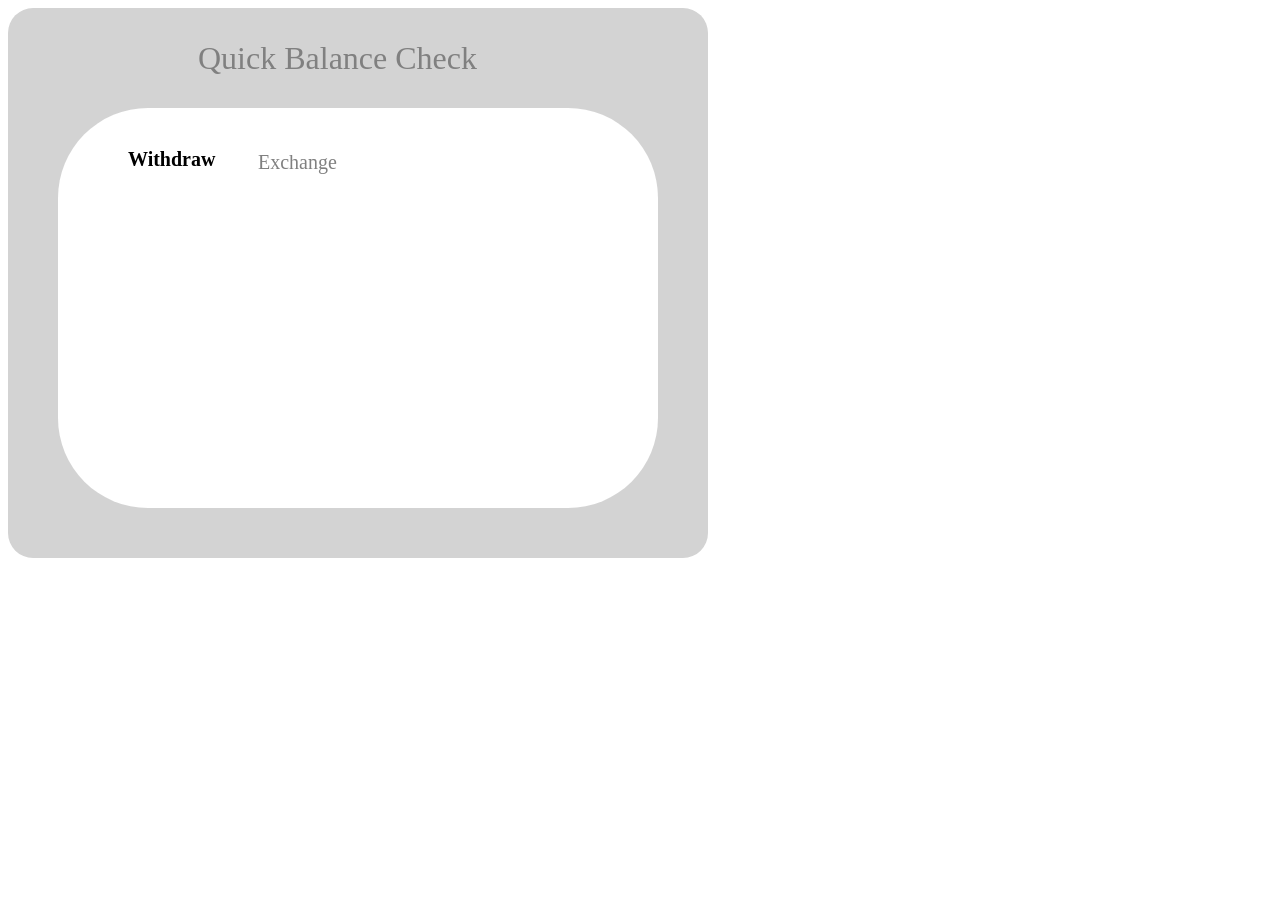
==== section.html @ 2d51ba7c "changes in section 3" ====
<!DOCTYPE html>
<html lang="en">
<head>
    <meta charset="UTF-8">
    <meta name="viewport" content="width=device-width, initial-scale=1.0">
    <title>Document</title>
    <link rel="stylesheet" href="section.css">
</head>
<body>
   <div class="third-sec">
  <p>Quick Balance Check</p>
  <div class="inner-sec">
    <h2>Withdraw</h2>
    <h5>Exchange</h5>
    <div class="currency">
        <!-- <h6>EUR</h6> -->
    </div>

  </div>
</div>

</body>
</html>
---- section.css ----
.third-sec {
    position: relative;
    height: 550px;
    width: 700px;
    background-color: lightgray;
    border-radius: 25px;
}

.third-sec p {
    position: absolute;
    top: 0px;
    left: 190px;
    font-size: 2rem;
    color: grey;
}


.inner-sec {
    position: absolute; 
    top: 100px;
    left: 50px;
    height: 400px;
    width: 500px;
    background-color: white;
    border-radius: 90px;
}



.inner-sec {
    height: 400px;
    width: 600px;
    background-color: white;

    
}

.inner-sec h2 {
    margin-left: 70px;
    margin-top: 40px;
    font-size: 1.25rem;
}

.inner-sec h5 {
    margin-left: 200px;
    margin-top: -37px;
    font-size: 1.25rem;
    color: grey;
    font-weight: 100;
}

/* h5:hover {
    color:;
} */

.currency {
    height:200px;
    width: 300px;
    border-radius: 40px;
    border-color: grey;
    
    
}

.currency h6{
    height:200px;
    width: 300px;
    border-radius: 40px;
    border-color: grey;
    margin-left: 100px;
    
    
}
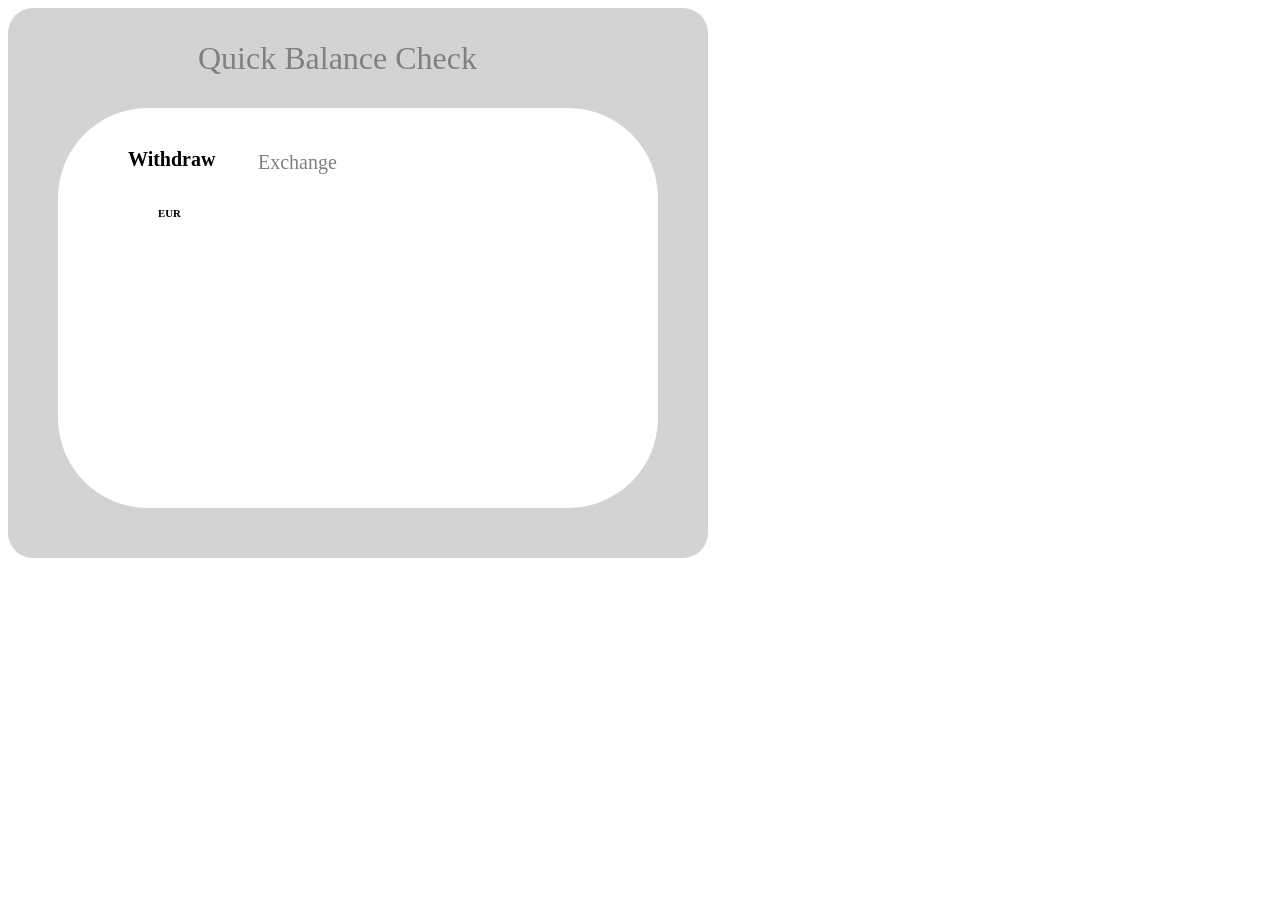
==== commit 6733b6d6: "changes in section 3" ====
--- a/section.html
+++ b/section.html
@@ -14,7 +14,7 @@
     <h2>Withdraw</h2>
     <h5>Exchange</h5>
     <div class="currency">
-        <!-- <h6>EUR</h6> -->
+        <h6>EUR</h6> 
     </div>
 
   </div>
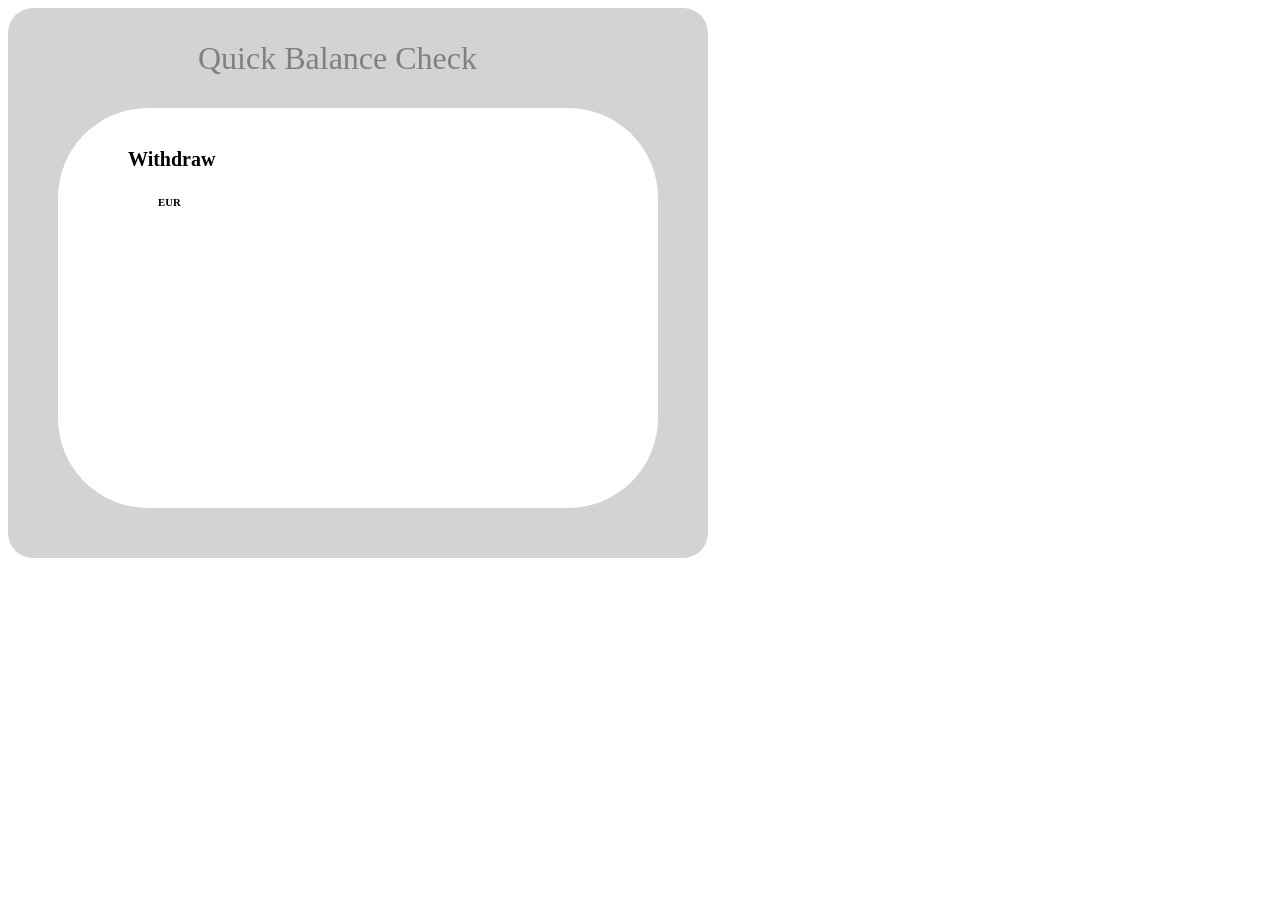
==== commit b29a75ad: "changes in section 3" ====
--- a/section.html
+++ b/section.html
@@ -12,7 +12,7 @@
   <p>Quick Balance Check</p>
   <div class="inner-sec">
     <h2>Withdraw</h2>
-    <h5>Exchange</h5>
+    <!-- <h5>Exchange</h5> -->
     <div class="currency">
         <h6>EUR</h6> 
     </div>
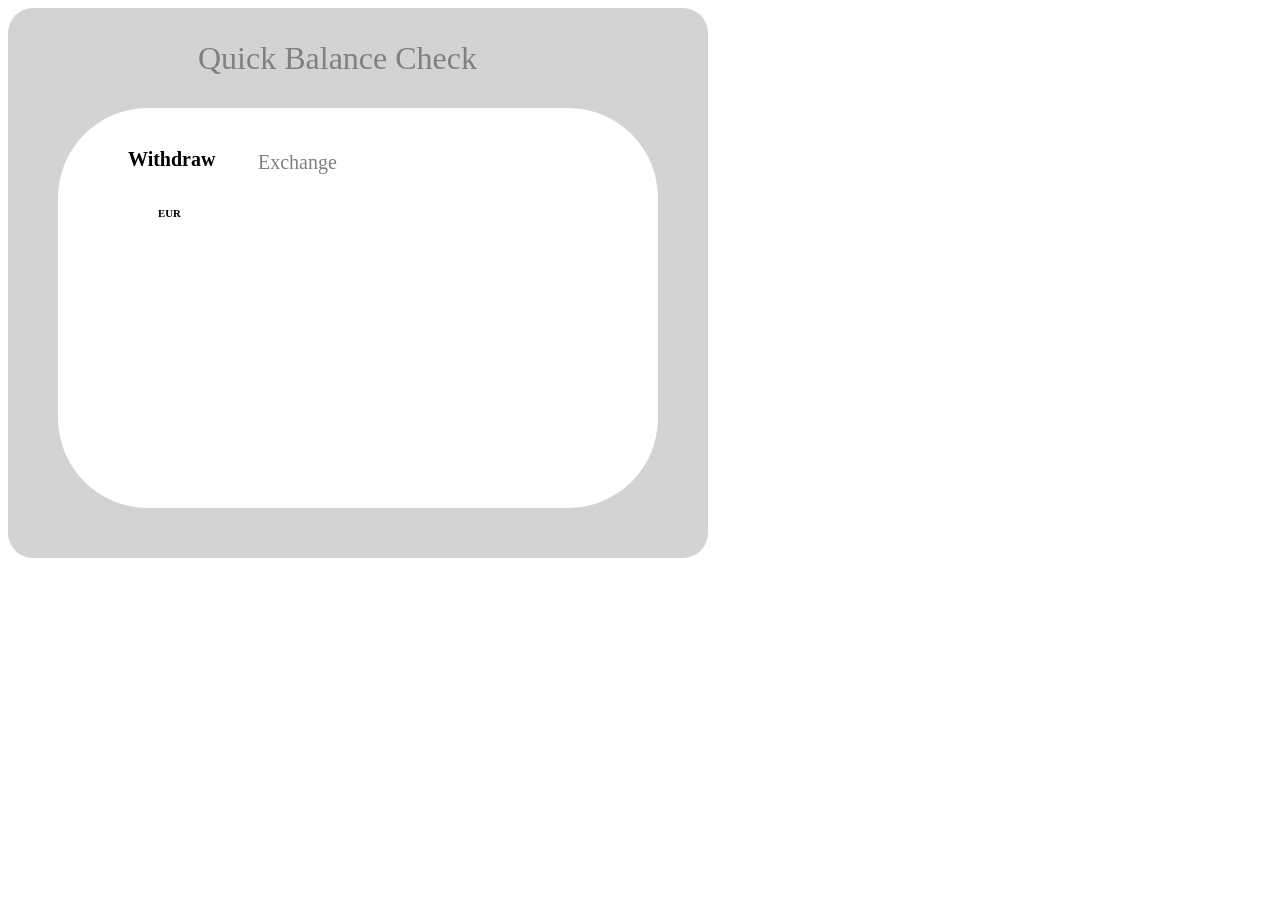
==== commit ef247d49: "changes in section 3" ====
--- a/section.html
+++ b/section.html
@@ -12,7 +12,7 @@
   <p>Quick Balance Check</p>
   <div class="inner-sec">
     <h2>Withdraw</h2>
-    <!-- <h5>Exchange</h5> -->
+     <h5>Exchange</h5> 
     <div class="currency">
         <h6>EUR</h6> 
     </div>
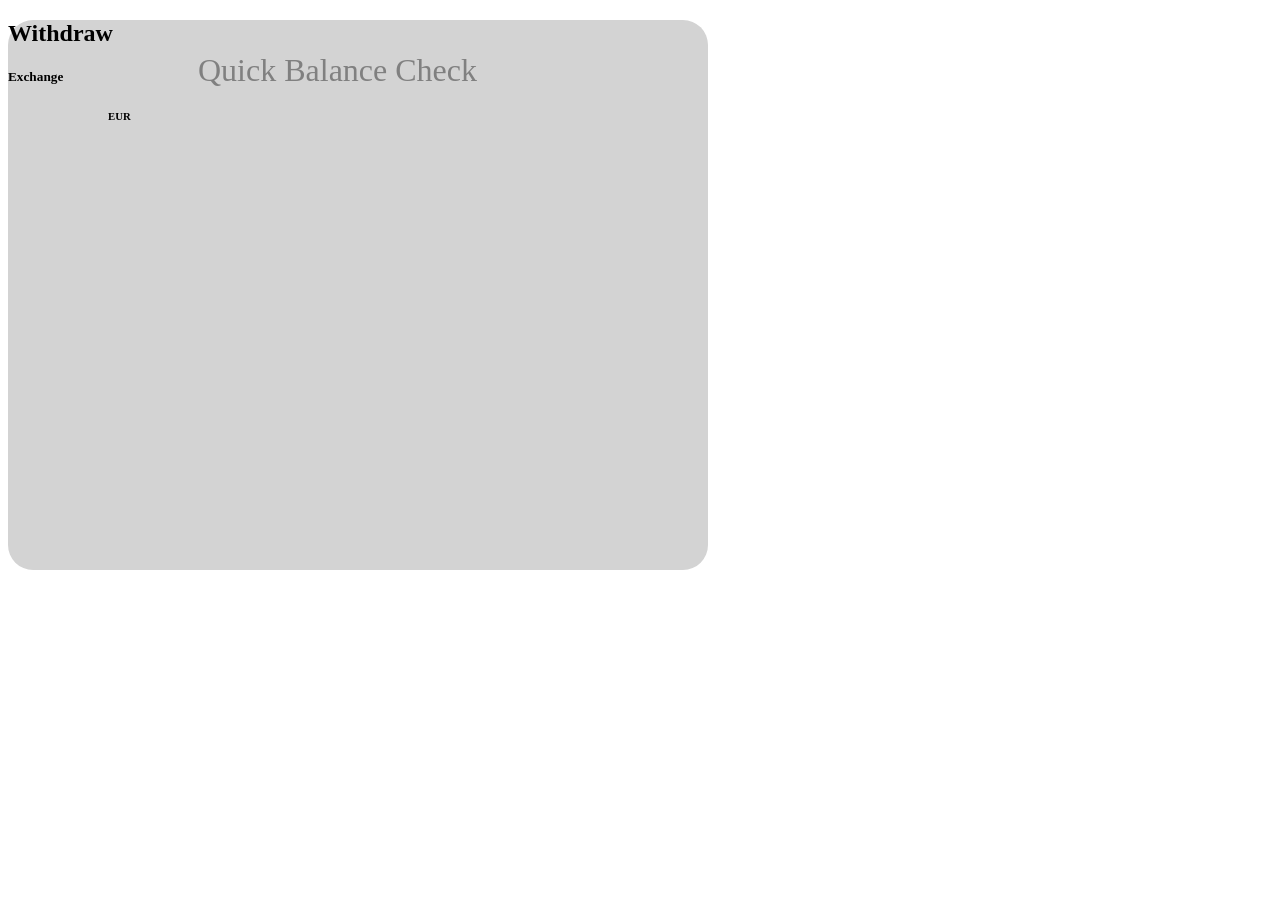
==== commit 12ec9fc5: "changes in section 3" ====
--- a/section.html
+++ b/section.html
@@ -10,13 +10,12 @@
 <body>
    <div class="third-sec">
   <p>Quick Balance Check</p>
-  <div class="inner-sec">
+  <!-- <div class="inner-sec"> -->
     <h2>Withdraw</h2>
      <h5>Exchange</h5> 
     <div class="currency">
         <h6>EUR</h6> 
     </div>
-
   </div>
 </div>
 
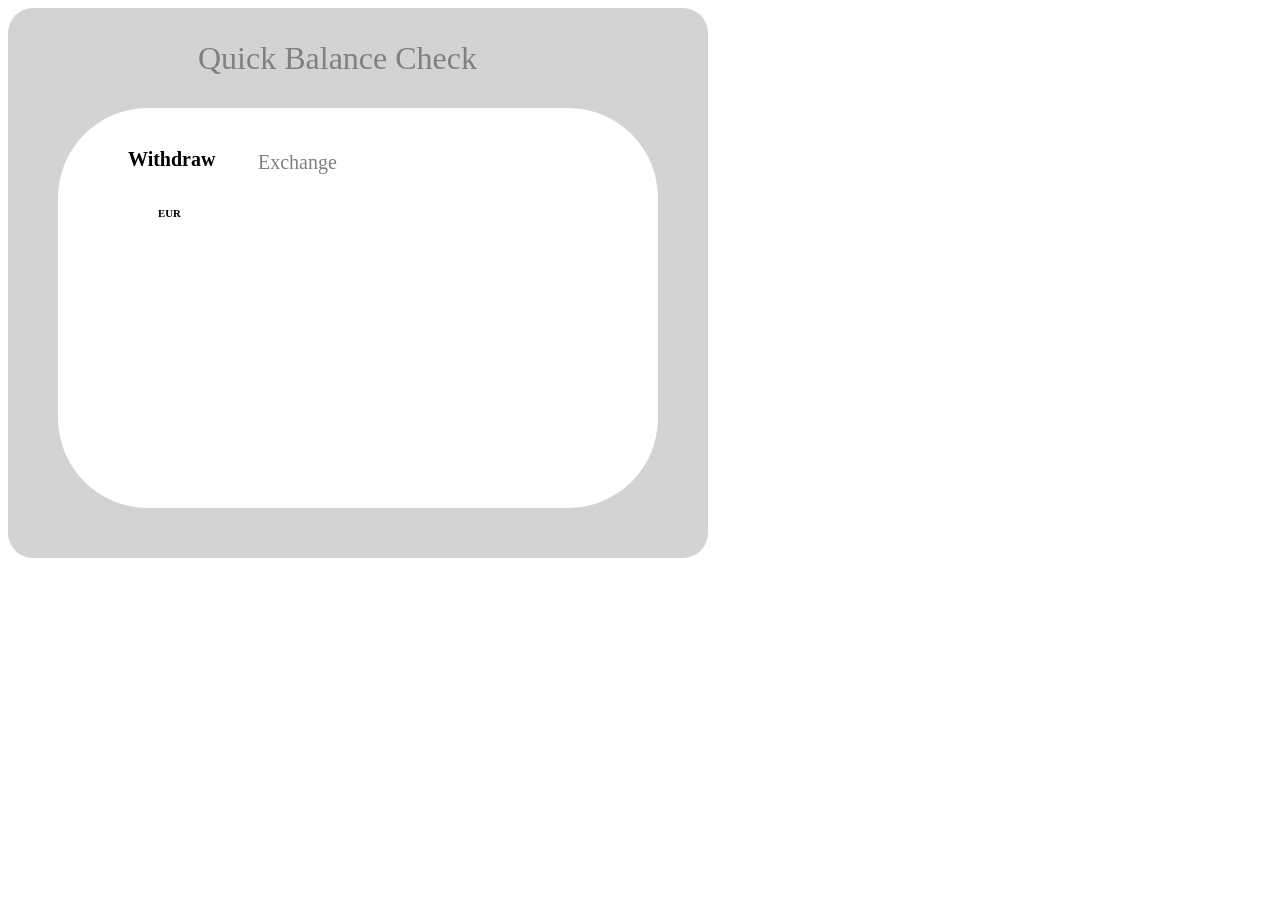
==== commit 95d792f4: "changes in section 3" ====
--- a/section.html
+++ b/section.html
@@ -10,7 +10,7 @@
 <body>
    <div class="third-sec">
   <p>Quick Balance Check</p>
-  <!-- <div class="inner-sec"> -->
+  <div class="inner-sec"> 
     <h2>Withdraw</h2>
      <h5>Exchange</h5> 
     <div class="currency">
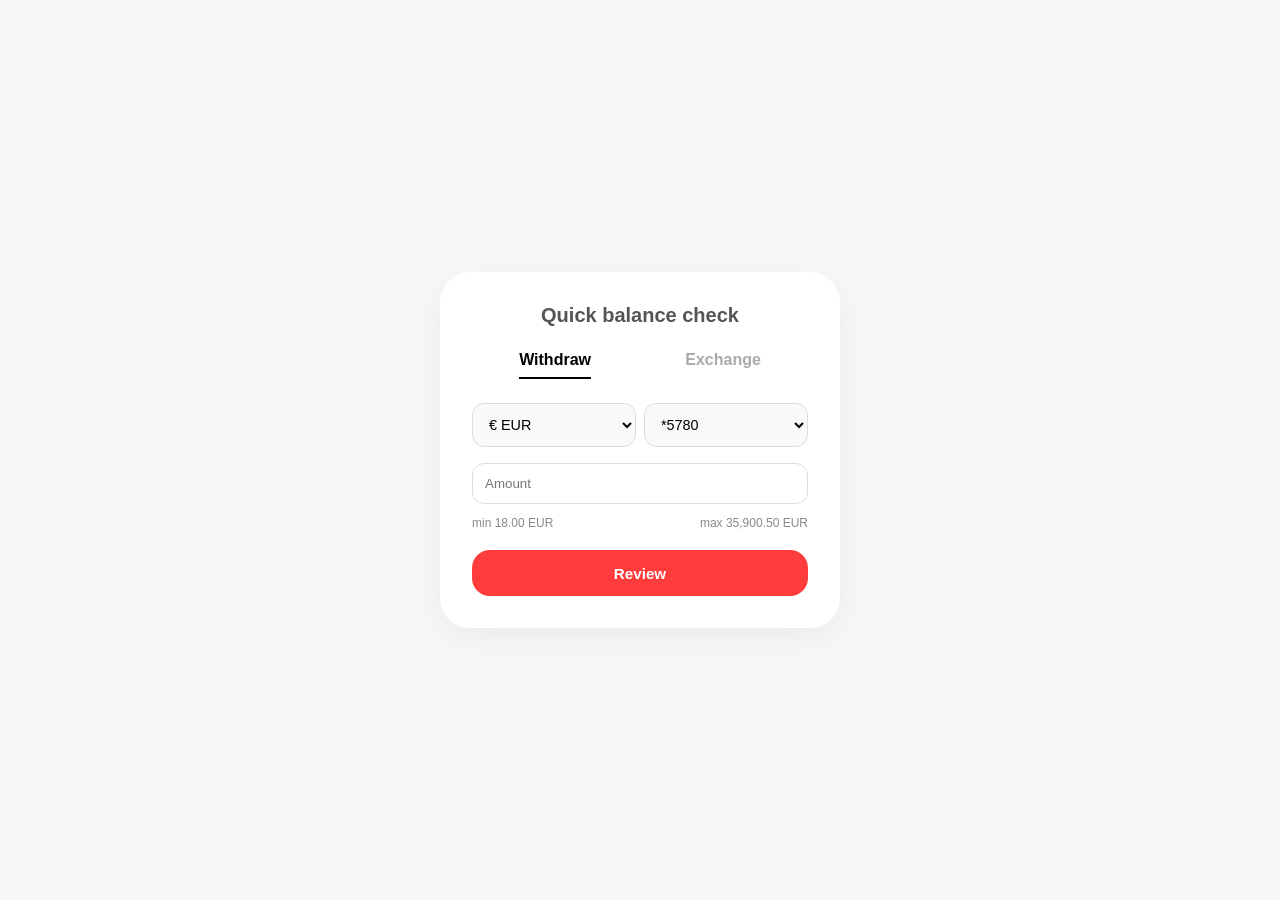
==== commit a03f6bc5: "update section 3" ====
--- a/section.html
+++ b/section.html
@@ -8,7 +8,7 @@
     <link rel="stylesheet" href="section.css">
 </head>
 <body>
-   <div class="third-sec">
+   <!-- <div class="third-sec">
   <p>Quick Balance Check</p>
   <div class="inner-sec"> 
     <h2>Withdraw</h2>
@@ -17,7 +17,39 @@
         <h6>EUR</h6> 
     </div>
   </div>
-</div>
+</div> -->
+<div class="container">
+    <h2>Quick balance check</h2>
+    
+    <div class="tabs">
+      <div class="tab active">Withdraw</div>
+      <div class="tab">Exchange</div>
+    </div>
+    
+    <div class="form-group">
+      <select class="select-box">
+        <option>€ EUR</option>
+        <option>$ USD</option>
+        <option>£ GBP</option>
+      </select>
+      
+      <select class="select-box">
+        <option>*5780</option>
+        <option>*1234</option>
+        <option>*9876</option>
+      </select>
+    </div>
+
+    <input class="amount-box" type="number" placeholder="Amount" />
+
+    <div class="limits">
+      <span>min 18.00 EUR</span>
+      <span>max 35,900.50 EUR</span>
+    </div>
+
+    <button class="btn">Review</button>
+  </div>
+
 
 </body>
 </html>
--- a/section.css
+++ b/section.css
@@ -70,4 +70,96 @@
     margin-left: 100px;
     
     
-}+}
+
+* {
+  margin: 0;
+  padding: 0;
+  box-sizing: border-box;
+  font-family: 'Inter', sans-serif;
+}
+
+body {
+  background: #f7f7f7;
+  display: flex;
+  justify-content: center;
+  align-items: center;
+  height: 100vh;
+}
+
+.container {
+  background: #fff;
+  padding: 2rem;
+  border-radius: 30px;
+  box-shadow: 0 10px 30px rgba(0, 0, 0, 0.05);
+  width: 400px;
+}
+
+h2 {
+  text-align: center;
+  margin-bottom: 1.5rem;
+  color: #555;
+  font-size: 1.25rem;
+}
+
+.tabs {
+  display: flex;
+  justify-content: space-around;
+  margin-bottom: 1.5rem;
+}
+
+.tab {
+  font-weight: 600;
+  color: #aaa;
+  cursor: pointer;
+  padding-bottom: 0.5rem;
+}
+
+.tab.active {
+  color: #000;
+  border-bottom: 2px solid #000;
+}
+
+.form-group {
+  display: flex;
+  gap: 0.5rem;
+  margin-bottom: 1rem;
+}
+
+.select-box,
+.input-box {
+  flex: 1;
+  padding: 0.75rem;
+  border: 1px solid #ddd;
+  border-radius: 12px;
+  font-size: 0.9rem;
+  background: #f9f9f9;
+}
+
+.amount-box {
+  width: 100%;
+  padding: 0.75rem;
+  border-radius: 12px;
+  border: 1px solid #ddd;
+  margin-bottom: 0.75rem;
+}
+
+.limits {
+  display: flex;
+  justify-content: space-between;
+  font-size: 0.75rem;
+  color: #888;
+  margin-bottom: 1.25rem;
+}
+
+.btn {
+  width: 100%;
+  padding: 0.9rem;
+  background: #ff3c3c;
+  color: white;
+  font-weight: bold;
+  border: none;
+  border-radius: 18px;
+  cursor: pointer;
+  font-size: 0.95rem;
+}
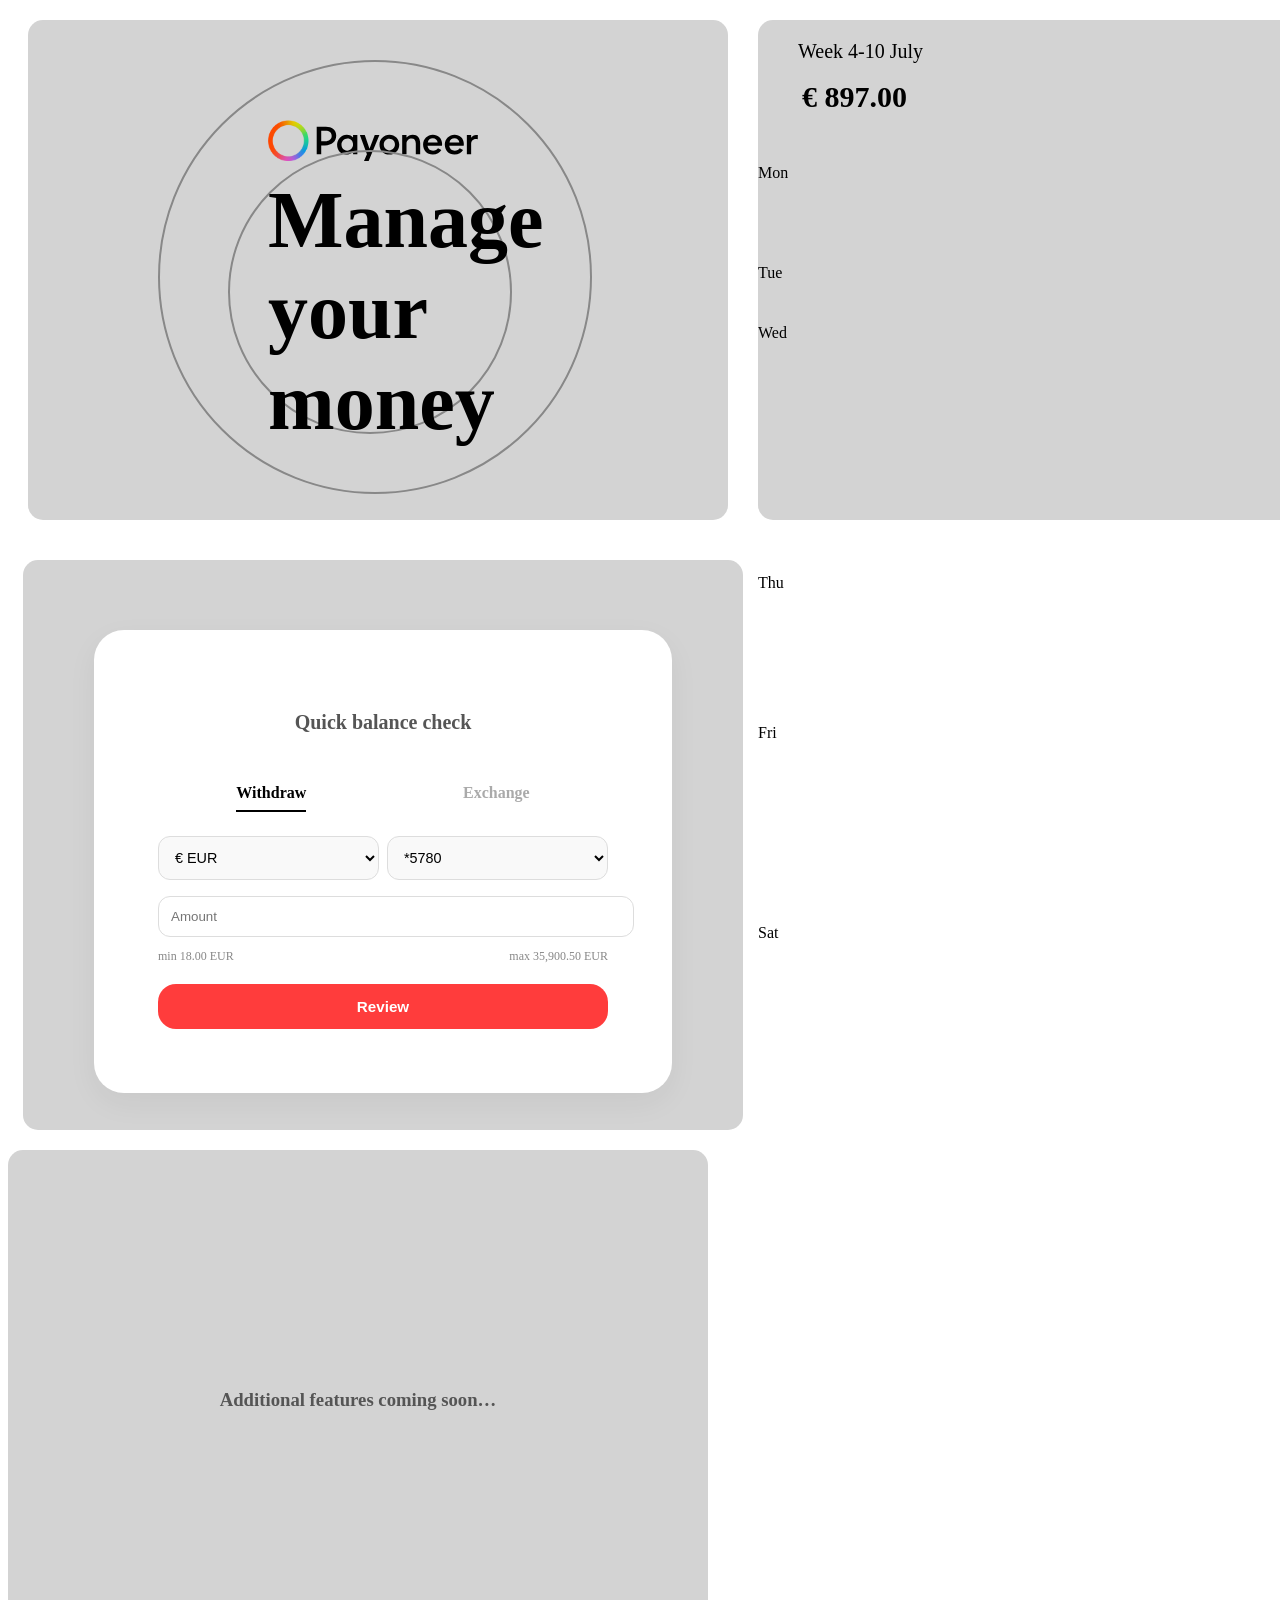
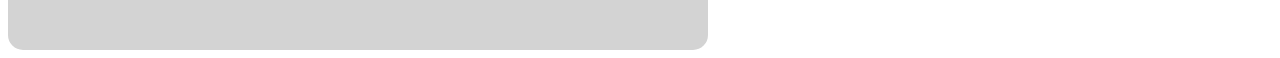
==== commit 7519ca24: "update section.html" ====
--- a/section.html
+++ b/section.html
@@ -1,55 +1,76 @@
-
 <!DOCTYPE html>
 <html lang="en">
 <head>
-    <meta charset="UTF-8">
-    <meta name="viewport" content="width=device-width, initial-scale=1.0">
-    <title>Document</title>
-    <link rel="stylesheet" href="section.css">
+  <meta charset="UTF-8">
+  <meta name="viewport" content="width=device-width, initial-scale=1.0">
+  <title>Payoneer Dashboard</title>
+  <link rel="stylesheet" href="style.css">
 </head>
 <body>
-   <!-- <div class="third-sec">
-  <p>Quick Balance Check</p>
-  <div class="inner-sec"> 
-    <h2>Withdraw</h2>
-     <h5>Exchange</h5> 
-    <div class="currency">
-        <h6>EUR</h6> 
+
+  
+  <div class="first-sec">
+    <div class="logo">
+      <img src="payoneer-dark-logo.svg" alt="Payoneer Logo">
+      <p>Manage your money</p>
     </div>
   </div>
-</div> -->
-<div class="container">
-    <h2>Quick balance check</h2>
-    
-    <div class="tabs">
-      <div class="tab active">Withdraw</div>
-      <div class="tab">Exchange</div>
+
+  
+  <div class="second-sec">
+    <h4>Week 4-10 July</h4>
+    <p>€ 897.00</p>
+
+    <div class="graph">
+      <div class="bar" style="height: 100px;">Mon</div>
+      <div class="bar" style="height: 60px;">Tue</div>
+      <div class="bar" style="height: 250px;">Wed</div>
+      <div class="bar" style="height: 150px;">Thu</div>
+      <div class="bar" style="height: 200px;">Fri</div>
+      <div class="bar" style="height: 90px;">Sat</div>
     </div>
-    
-    <div class="form-group">
-      <select class="select-box">
-        <option>€ EUR</option>
-        <option>$ USD</option>
-        <option>£ GBP</option>
-      </select>
-      
-      <select class="select-box">
-        <option>*5780</option>
-        <option>*1234</option>
-        <option>*9876</option>
-      </select>
-    </div>
-
-    <input class="amount-box" type="number" placeholder="Amount" />
-
-    <div class="limits">
-      <span>min 18.00 EUR</span>
-      <span>max 35,900.50 EUR</span>
-    </div>
-
-    <button class="btn">Review</button>
   </div>
 
+  
+  <div class="third-sec">
+    <div class="container">
+      <h2>Quick balance check</h2>
+
+      <div class="tabs">
+        <div class="tab active">Withdraw</div>
+        <div class="tab">Exchange</div>
+      </div>
+
+      <div class="form-group">
+        <select class="select-box">
+          <option>€ EUR</option>
+          <option>$ USD</option>
+          <option>£ GBP</option>
+        </select>
+        <select class="select-box">
+          <option>*5780</option>
+          <option>*1234</option>
+          <option>*9876</option>
+        </select>
+      </div>
+
+      <input class="amount-box" type="number" placeholder="Amount" />
+
+      <div class="limits">
+        <span>min 18.00 EUR</span>
+        <span>max 35,900.50 EUR</span>
+      </div>
+
+      <button class="btn">Review</button>
+    </div>
+  </div>
+
+  
+  <div class="fourth-sec">
+    <h3 style="text-align:center; padding-top:220px; color:#555;">
+      Additional features coming soon…
+    </h3>
+  </div>
 
 </body>
-</html>+</html>
--- a/style.css
+++ b/style.css
@@ -0,0 +1,488 @@
+.first-sec {
+    height: 500px;
+    width: 700px;
+    background-color: lightgray;
+    border-radius: 15px;
+    margin-top: 20px;
+    margin-left: 20px;
+    position: relative;
+    overflow: hidden; 
+}
+
+.logo {
+    height: 400px;
+    width: 450px;
+}
+
+.logo img {
+    margin-top: 100px;
+    margin-left: 240px;
+}
+
+.logo p {
+    height: 200px;
+    font-size: 5rem;
+    margin-left: 240px;
+    font-weight: bold;
+    font-family: 'Times New Roman';
+    letter-spacing: 0;
+    position: relative; 
+    z-index: 1;
+    margin-top: 10px;
+}
+
+
+
+.logo::before {
+     content: ""; 
+    position: absolute;
+    width: 430px;
+    height: 430px;
+    border: 2px solid #888; 
+    border-radius: 50%;
+    top: 40px;
+    left: 130px;
+    background: transparent; 
+    z-index: 0;
+}
+
+.logo::after {
+    content: ""; 
+    position: absolute;
+    width: 280px;
+    height: 280px;
+    border: 2px solid #888; 
+    border-radius: 50%;
+    top: 130px;
+    left: 200px;
+    background: transparent; 
+    z-index: 0;
+}
+.second-sec {
+     height: 500px;
+    width: 700px;
+    background-color:lightgray;
+    border-radius: 15px;
+    margin-top: -700px;
+    margin-left: 750px;
+
+}
+/* 
+.second-sec {
+    margin-left: 20px;
+    margin-top: 20px;
+    padding: 20px;
+    font-weight: bolder;
+
+} */
+.second-sec h4 {
+    margin-left: 20px;
+    margin-top: 200px;
+    padding: 20px;
+    font-weight:300;
+    font-size:20px;
+
+}
+
+.second-sec p {
+    margin-left: 24px;
+    margin-top: -50px;
+    padding: 20px;
+    font-weight:bolder;
+    font-size: 30px;
+}
+
+ .graph {
+  height: 300px;
+  width: 400px;
+
+}
+
+.g1{
+    height:300px;
+    width:60px;
+    background-color:white;
+    z-index: 200;
+    margin-left: 60px;
+  
+}
+
+.g2 {
+     height:300px;
+    width:60px;
+    background-color: brown;
+    z-index: 200;
+    margin-left: 160px;
+    margin-top: -300px;
+
+
+}
+
+.g3 {
+     height:300px;
+    width:60px;
+    background-color: brown;
+    z-index: 200;
+    margin-left: 260px;
+    margin-top:-300px;
+      
+
+
+}
+
+.g4 {
+     height:300px;
+    width:60px;
+    background-color: brown;
+    z-index: 200;
+    margin-left: 360px;
+    margin-top: -300px;
+      
+
+
+}
+
+.g5 {
+     height:300px;
+    width:60px;
+    background-color: brown;
+    z-index: 200;
+    margin-left: 460px;
+    margin-top: -300px;
+      
+
+
+}
+
+.g6 {
+
+
+    height:300px;
+    width:60px;
+    background-color:brown;
+    z-index: 200;
+    margin-left: 560px;
+    margin-top: -300px;
+      
+
+
+} 
+
+.bar1 {
+     height:98px;
+    width:60px;
+    background-color:brown;
+    margin-right: 800px;
+    
+
+    
+    
+
+}
+
+
+.bar2 {
+
+    height:60px;
+    width:60px;
+    background-color:white;
+    margin-right: 800px;
+     
+
+    
+
+
+
+}
+
+
+.bar3 {
+    height:250px;
+    width:60px;
+    background-color:white;
+    margin-right: 800px;
+      
+
+
+}
+
+.bar4 {
+    height:150px;
+    width:60px;
+    background-color:white;
+    margin-right: 800px;
+    
+
+
+
+}
+
+
+.bar5 {
+     height:200px;
+    width:60px;
+    background-color:white;
+    margin-right: 800px;
+    
+
+
+}
+
+
+.bar6 {
+     height:90px;
+    width:60px;
+    background-color:white;
+    margin-right: 800px;
+      
+
+
+
+}
+
+
+
+/* 
+
+.graph {
+  display: flex;
+  align-items: flex-end;  
+  gap: 30px;
+  height: 400px;
+  width: 500px;
+  margin-bottom: -200px;
+}
+
+
+.graph > div {
+  display: flex;
+  flex-direction: column; 
+  width: 50px;
+  border-radius: 4px;
+  overflow: hidden;
+  margin-top:-200px;
+}
+
+
+.top {
+  background-color: #f4f4f4;
+}
+
+
+.bottom {
+  background-color: #A66E4A;
+}
+
+
+.g1 .top { height: 30px; }
+.g1 .bottom { height: 110px; }
+
+.g2 .top { height: 20px; }
+.g2 .bottom { height: 160px; }
+
+.g3 .top { height: 40px; }
+.g3 .bottom { height: 80px; }
+
+.g4 .top { height: 25px; }
+.g4 .bottom { height: 145px; }
+
+.g5 .top { height: 35px; }
+.g5 .bottom { height: 115px; }
+
+.g6 .top { height: 50px; }
+.g6 .bottom { height: 50px; } */
+
+/* .second-sec days {
+    margin-top: 200px;
+    margin-left: 200px;
+} */
+
+
+
+
+/* .third-sec p {
+    height:200px;
+    width: 300px;
+    text-align: center;
+    font-size:30px;
+    font-weight: bolder;
+    margin-left: 90px;
+    color:grey;
+    display: flex;
+    align-items: center;
+    justify-content: center;
+    
+    
+
+}
+ 
+.check {
+    
+    margin-bottom: 100px;
+
+ } 
+ 
+
+.grey-container {
+    height: 500px;
+    width: 700px;
+    background-color:lightgray;
+    border-radius: 15px;
+    margin-top: 800px;
+    margin-left: 550px;
+    
+
+
+} */
+
+
+.third-sec {
+    background:lightgray;
+    height: 530px;
+    width: 680px;
+    background-color:lightgray;
+    border-radius: 15px;
+    padding: 20px;
+    margin-top: 40px;
+    margin-left: 15px;
+    padding-top:20px;
+    
+}
+
+
+
+.transaction-amount {
+    font-weight: 500;
+    color: #333;
+}
+
+.user-info {
+    display: flex;
+    justify-content: space-between;
+    margin: 1rem 0 0.5rem;
+}
+
+.user-name {
+    font-weight: 600;
+    color: #333;
+}
+
+.transaction-time {
+    font-size: 0.75rem;
+    color: #999;
+    text-align: right;
+    margin-bottom: 0.5rem;
+}
+
+.container {
+    margin: 0 auto;
+  background: #fff;
+  padding: 4rem;
+  border-radius: 30px;
+  box-shadow: 0 10px 30px rgba(0, 0, 0, 0.05);
+  width: 450px;
+  margin-top: 20px;
+  align-items: center;
+  justify-content: center;
+  margin-top:50px;
+  
+}
+
+h2 {
+  text-align: center;
+  margin-bottom: 1.5rem;
+  color: #555;
+  font-size: 1.25rem;
+  
+}
+
+.tabs {
+  display: flex;
+  justify-content: space-around;
+  margin-bottom: 1.5rem;
+  margin-top: 50px;
+}
+
+.tab {
+  font-weight: 600;
+  color: #aaa;
+  cursor: pointer;
+  padding-bottom: 0.5rem;
+}
+
+.tab:active {
+    color: #000;
+  border-bottom: 2px solid #000;
+
+}
+/* 
+.tab.active:active {
+  color: #000;
+  border-bottom: 2px solid #000;
+} */
+
+.tab.active {
+  color: #000;
+  border-bottom: 2px solid #000;
+}
+
+
+.form-group {
+  display: flex;
+  gap: 0.5rem;
+  margin-bottom: 1rem;
+}
+
+.select-box,
+.input-box {
+  flex: 1;
+  padding: 0.75rem;
+  border: 1px solid #ddd;
+  border-radius: 12px;
+  font-size: 0.9rem;
+  background: #f9f9f9;
+}
+
+.amount-box {
+  width: 100%;
+  padding: 0.75rem;
+  border-radius: 12px;
+  border: 1px solid #ddd;
+  margin-bottom: 0.75rem;
+}
+
+.limits {
+  display: flex;
+  justify-content: space-between;
+  font-size: 0.75rem;
+  color: #888;
+  margin-bottom: 1.25rem;
+}
+
+.btn {
+  width: 100%;
+  padding: 0.9rem;
+  background: #ff3c3c;
+  color: white;
+  font-weight: bold;
+  border: none;
+  border-radius: 18px;
+  cursor: pointer;
+  font-size: 0.95rem;
+}
+
+.btn:hover {
+    background-color: #000;
+    color: #ddd;
+}
+
+.fourth-sec {
+  height: 500px;
+    width: 700px;
+    background-color: lightgray;
+    border-radius: 15px;
+    margin-top: 20px;
+    margin-left: 00px;
+    position: relative;
+    overflow: hidden; 
+}
